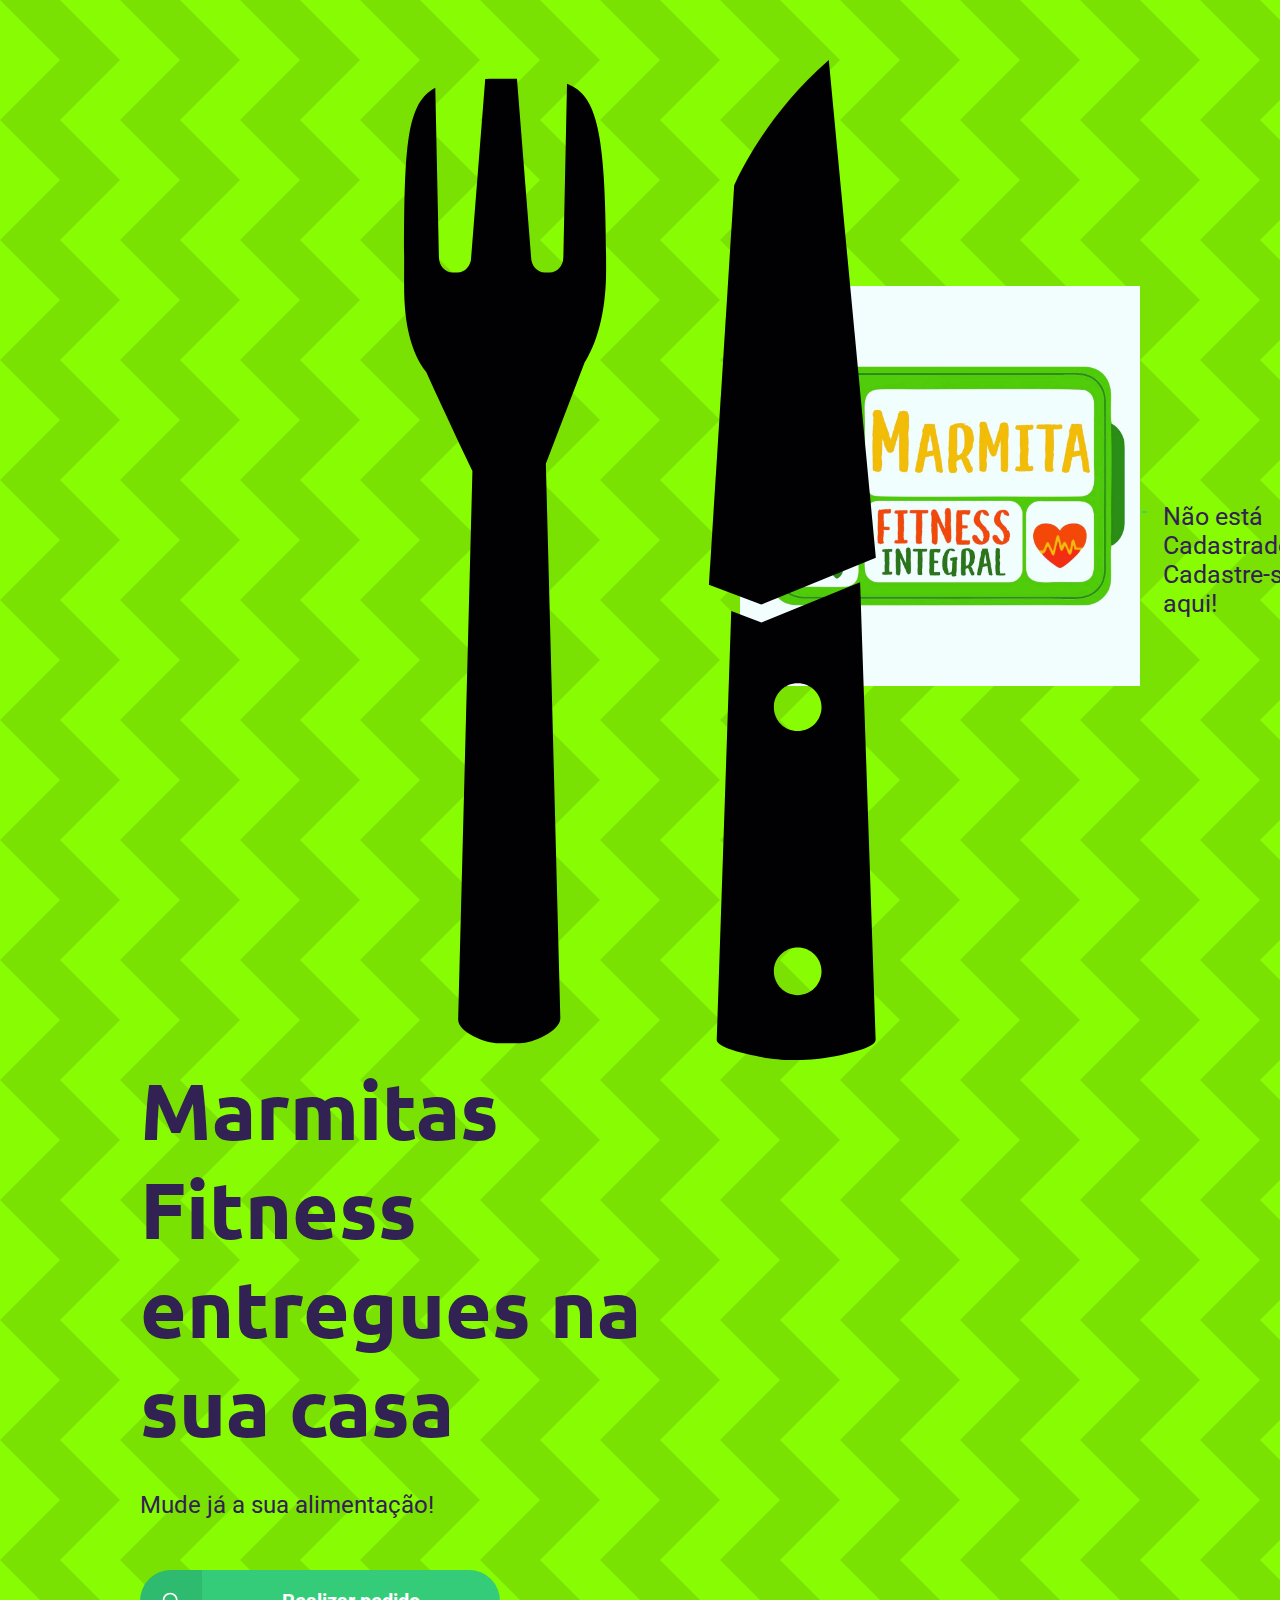
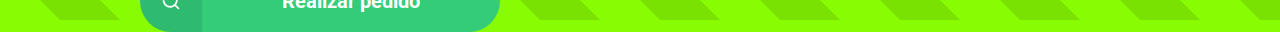
==== index.html @ 76779039 "Commit inicial" ====
<!DOCTYPE html>
<!DOCTYPE html>
<html lang="pt_br">
<head>
    <meta charset="UTF-8"> 
    <meta name="viewport" content="width=device-width, initial-scale=1.0">
    <title>Marmitas SJC</title>
    <link href="https://fonts.googleapis.com/css2?family=Roboto:ital,wght@1,300&family=Ubuntu:wght@700&display=swap" rel="stylesheet">
    <link rel="stylesheet" href="/styles/main.css">
    <link rel="stylesheet" href="/styles/home.css">
    <link rel="stylesheet" href="/styles/responsive.css">
</head>
<body>
    <div id="page-home">
        
        <div class="content">
            <header>
                <img src="/assets/fork-and-knife-svgrepo-com.svg" alt="Icone">
                <a href="http://google.com.br">
                    <span></span>
                    Não está Cadastrado? Cadastre-se aqui!</a>
            </header>
            <main>
                <h1>Marmitas Fitness entregues na sua casa</h1>    
                <p> Mude já a sua alimentação!
                </p>
                <a href="#">
                    <span>
                    </span>
                    <strong>
                        Realizar pedido
                    </strong>
                    </a>
            </main>
        </div>
    </div>
    
</body>
</html>
---- styles/main.css ----
:root{
    --title-color: #322153;
    --primary-color: #34cb79;
}
*{
    margin: 0;
    padding: 0;
    box-sizing: border-box;
}
html{
    font-family: 'Roboto', sans-serif;
}
body{
    background: #88fc03;
    -webkit-font-smoothing: antialiased;
}
a{
    text-decoration: none;
}
h1,h2,h3,h4,h5,h6{
    font-family: ubuntu;
}
/* Comentarios
    Box model
    toda caixa tem largura altura preenchimento, cor, fundo, espaçamento,
    maneira vista pelo html(display)
*/
---- styles/home.css ----
#page-home{
    height: 180vh;
    background-position: center;
    background: url("data:image/svg+xml,%3Csvg xmlns='http://www.w3.org/2000/svg' width='120' height='120' viewBox='0 0 120 120'%3E%3Cpolygon fill='%23000' fill-opacity='.1' points='120 0 120 60 90 30 60 0 0 0 0 0 60 60 0 120 60 120 90 90 120 60 120 0'/%3E%3C/svg%3E");
}
#page-home .content{
    margin: 0 auto;
    width: 100%;
    height: 60%;
    max-width: 1000px;
    display: flex;
    flex-direction: column;
    background-image: url("/assets/logo-marmita.jpeg");
    background-repeat: no-repeat;
    background-position: center right;
    background-size: 400px;
}
#page-home header{
    margin-top: 60px;
    display: flex;
    align-items: center;
    justify-content: space-between;
}
#page-home header a{
    display: flex;
    color: var(--title-color);
    text-decoration: none;
    font-size: 25px;
}
#page-home header a span{
    display: flex;
    margin-right: 16px;
    background-image: url('../assets/log-in.svg');
    width: 20px;
    height: 20px;
}
#page-home main{
    max-width: 560px;
    flex: 1;
    display: flex;
    flex-direction: column;
    justify-content: center;
}
#page-home main{
    font-size: 40px;
    color: var(--title-color);
}
#page-home main p {
    flex: 1;
    font-size: 24px;
    line-height: 50px;
    margin-top: 24px;
}
#page-home main a {
    height: 62px;
    width: 100%;
    max-width: 360px;
    border-radius: 40px;
    margin-top: 40px;
    font-size: 20px;
    display: flex;
    align-items: center;
    background: var(--primary-color);
    transition: 400ms;
}
#page-home main a:hover{
    background-color: #2fb86e;
}
#page-home main a span{
    border-top-left-radius: 40px;
    border-bottom-left-radius: 40px;
    width: 62px;
    height: 62px;
    background-color: rgba(0,0,0,0.08);
    display: flex;
    align-items: center;
    justify-content: center;
}
#page-home main a span::after{
    content: "";
    background-image: url('/assets/search.svg');
    width: 20px;
    height: 20px;
}
#page-home main a strong{
    flex: 1;
    color: white;
    text-align: center;
}
---- styles/responsive.css ----
@media (max-width: 900px){
    #page-home{
        background-position-x: 70vw;
    }
    #page-home .content{
        align-items: center;
        text-align: center;
    }
    #page-home header a{
        position: absolute;
        bottom: 20px;
        left: 50%;
        transform: translateX(-50%);        
    }
    #page-home main{
        align-items: center;
    }
}
@media (min-width: 1700px){
    #page-home{
        background-position-x: 40vw;
    }
}
@media (max-height: 760px){
    #page-home{
        background-position-y: 200px;
    }
}
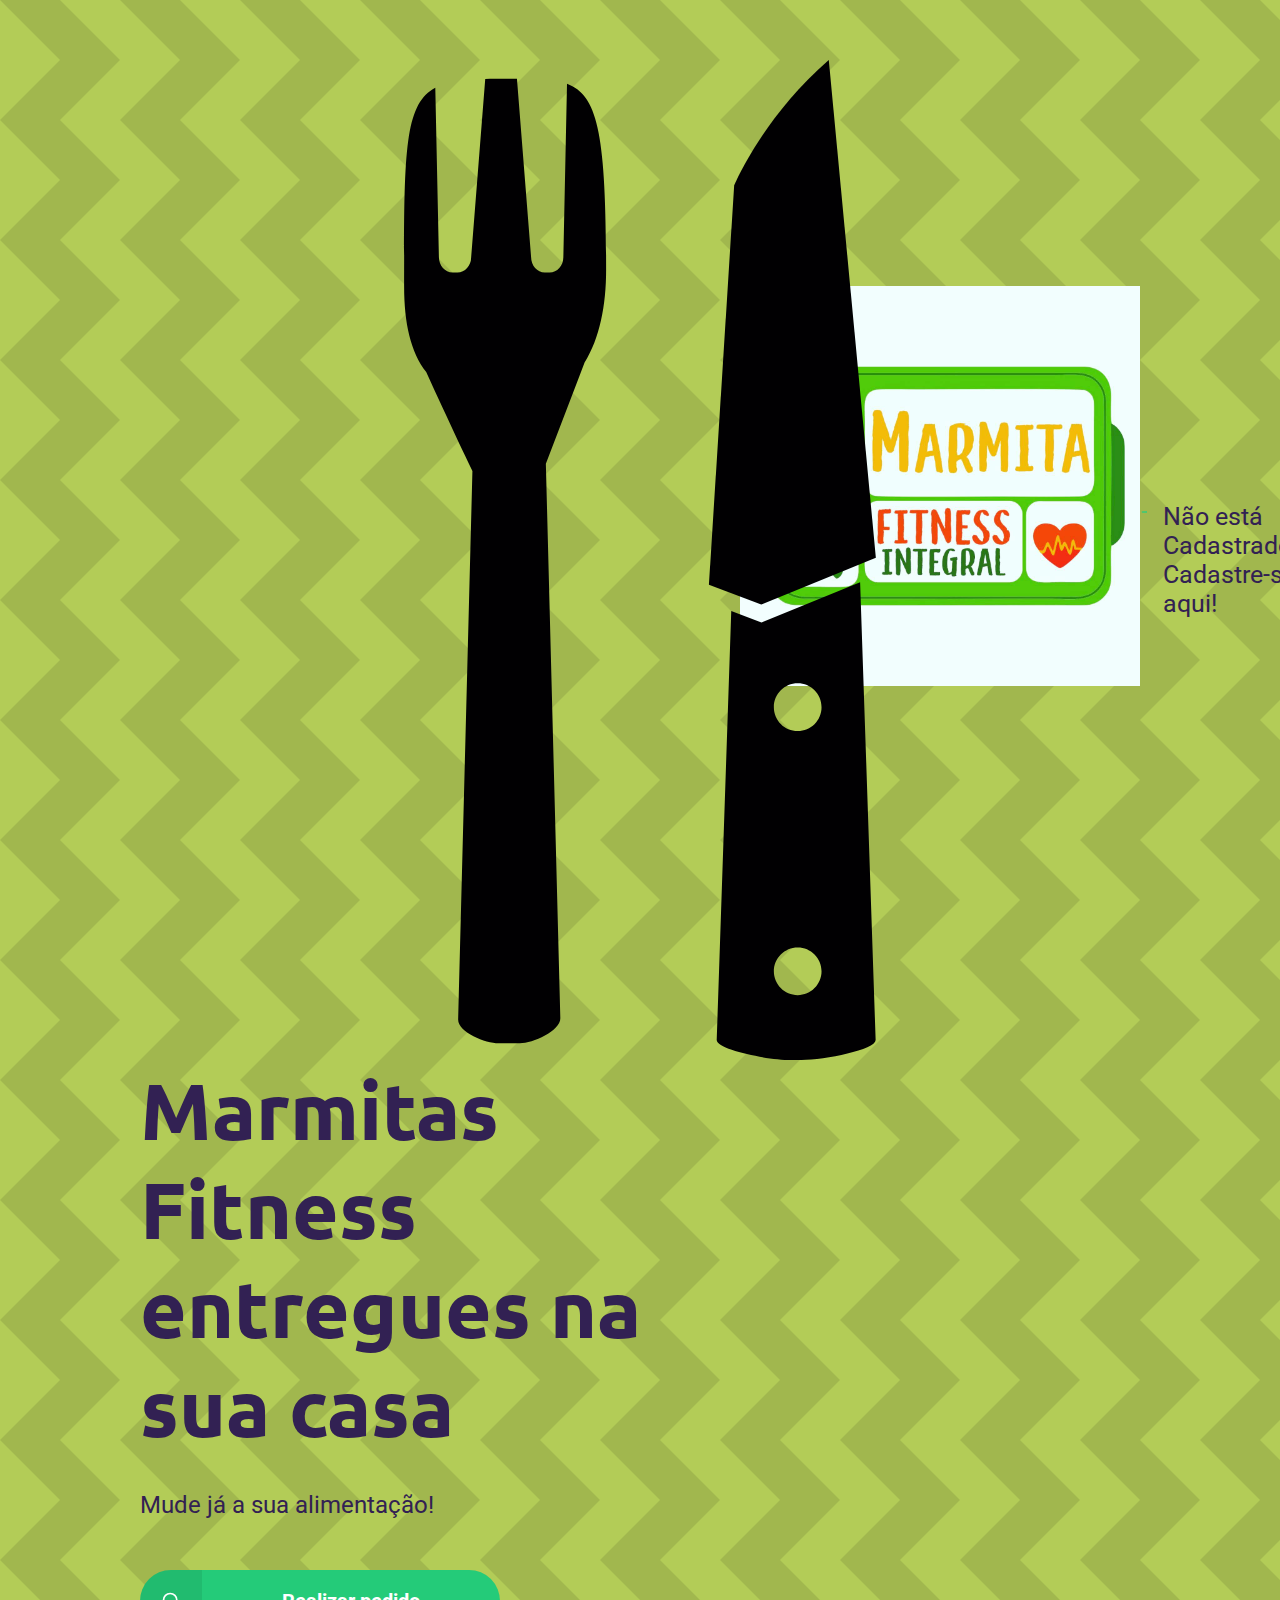
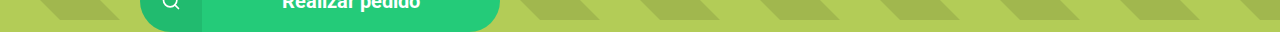
==== commit 467715eb: "Updates Gobi" ====
--- a/index.html
+++ b/index.html
@@ -16,7 +16,7 @@
         <div class="content">
             <header>
                 <img src="/assets/fork-and-knife-svgrepo-com.svg" alt="Icone">
-                <a href="http://google.com.br">
+                <a href="sign-up.html">
                     <span></span>
                     Não está Cadastrado? Cadastre-se aqui!</a>
             </header>
--- a/styles/main.css
+++ b/styles/main.css
@@ -1,6 +1,6 @@
 :root{
     --title-color: #322153;
-    --primary-color: #34cb79;
+    --primary-color: #24cb79;
 }
 *{
     margin: 0;
@@ -11,7 +11,7 @@
     font-family: 'Roboto', sans-serif;
 }
 body{
-    background: #88fc03;
+    background: #B3CC57;
     -webkit-font-smoothing: antialiased;
 }
 a{
@@ -20,8 +20,3 @@
 h1,h2,h3,h4,h5,h6{
     font-family: ubuntu;
 }
-/* Comentarios
-    Box model
-    toda caixa tem largura altura preenchimento, cor, fundo, espaçamento,
-    maneira vista pelo html(display)
-*/
